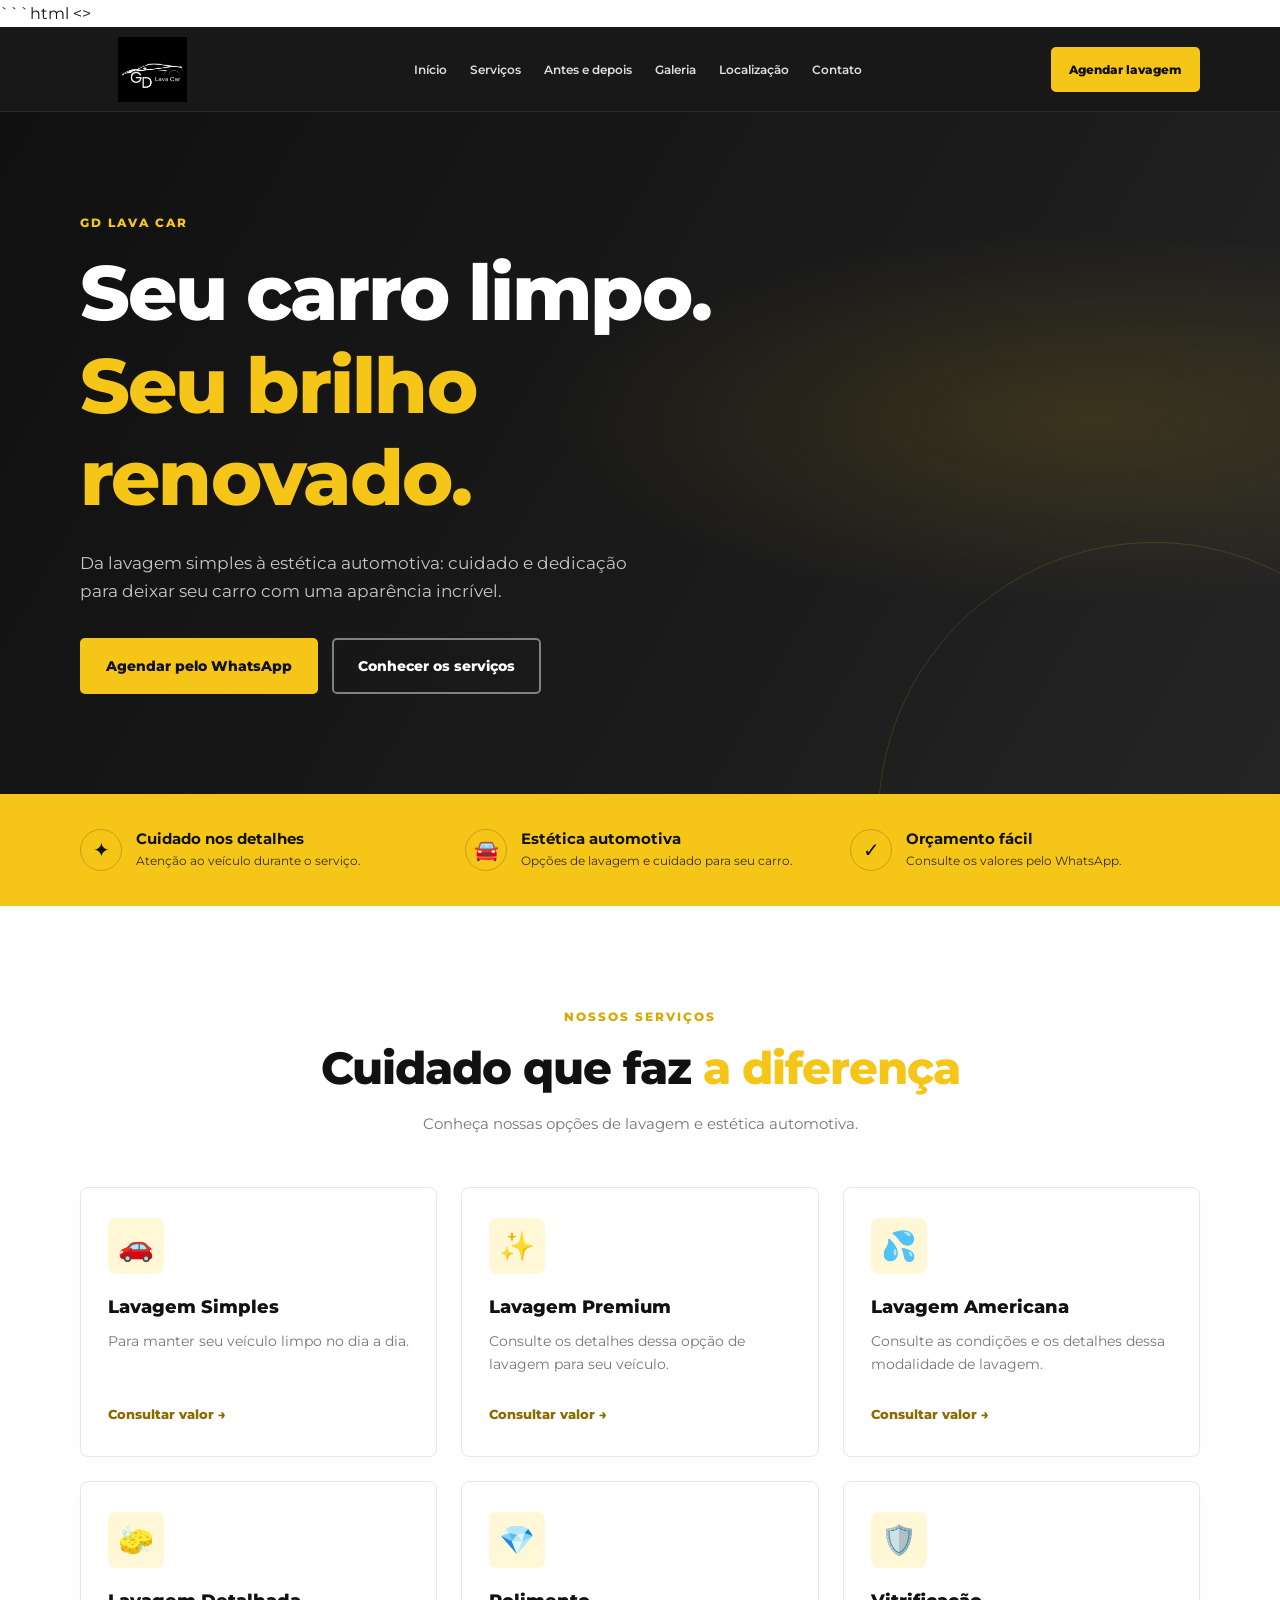
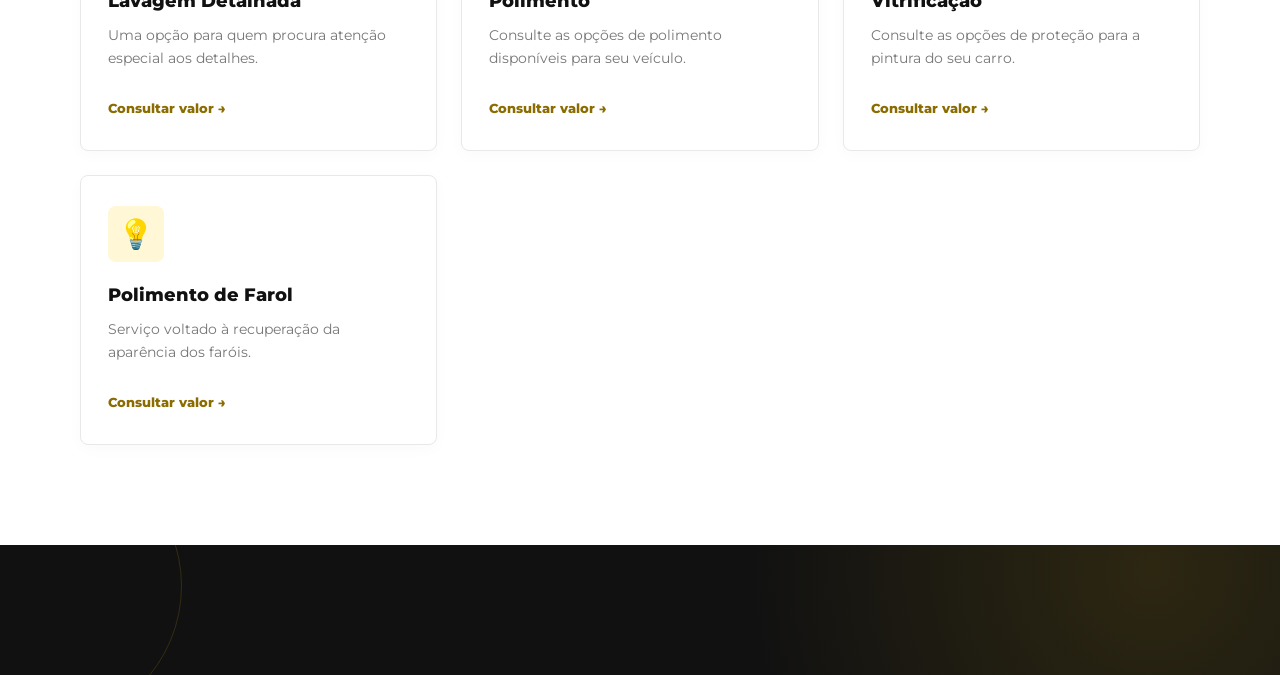
==== index.html @ 784893ed "Adiciona arquivos HTML, CSS e JavaScript para o site GD Lava Car" ====
```html
<!DOCTYPE html>
<html lang="pt-BR">

<head>
    <!-- Configurações básicas da página -->
    <meta charset="UTF-8">
    <meta name="viewport" content="width=device-width, initial-scale=1.0">

    <!-- Descrição exibida em mecanismos de busca -->
    <meta name="description"
        content="GD Lava Car: lavagem automotiva, polimento, vitrificação e muito mais. Consulte nossos serviços pelo WhatsApp.">

    <meta name="theme-color" content="#111111">

    <!-- Título que aparece na aba do navegador -->
    <title>GD Lava Car | Lavagem e Estética Automotiva</title>

    <!-- Conexão com o arquivo CSS -->
    <link rel="stylesheet" href="style.css">

    <!-- Fonte utilizada no site -->
    <link rel="preconnect" href="https://fonts.googleapis.com">
    <link rel="preconnect" href="https://fonts.gstatic.com" crossorigin>

    <link href="https://fonts.googleapis.com/css2?family=Montserrat:wght@400;500;600;700;800&display=swap"
        rel="stylesheet">
        <>
<script src="script.js"></script>

<body>

    <!-- ==========================================
         CABEÇALHO: LOGO, MENU E BOTÃO DE AGENDAMENTO
    =========================================== -->
    <header class="cabecalho">

        <div class="container navegacao">

            <!-- Logo do estabelecimento -->
            <a href="#inicio" class="logo">
                <img src="logo gd.jpeg" alt="Logo GD Lava Car">
            </a>

            <!-- Menu de navegação entre as seções -->
            <nav class="menu" id="menu">
                <a href="#inicio">Início</a>
                <a href="#servicos">Serviços</a>
                <a href="#antes-depois">Antes e depois</a>
                <a href="#trabalhos">Galeria</a>
                <a href="#localizacao">Localização</a>
                <a href="#contato">Contato</a>
            </nav>

            <!-- Atalho para conversar pelo WhatsApp -->
            <a href="https://wa.me/43999065643" class="botao botao-menu" target="_blank" rel="noopener noreferrer">
                Agendar lavagem
            </a>

            <!-- Botão do menu para telas pequenas.
                 O JavaScript será responsável por abrir e fechar o menu. -->
            <button class="menu-mobile" id="menu-mobile" aria-label="Abrir menu" aria-expanded="false"
                aria-controls="menu">
                ☰
            </button>

        </div>
    </header>


    <!-- CONTEÚDO PRINCIPAL DO SITE -->
    <main>

        <!-- ==========================================
             1. DESTAQUE PRINCIPAL
             Primeira seção que o visitante visualiza
        =========================================== -->
        <section class="hero" id="inicio">

            <div class="container hero-conteudo">

                <span class="subtitulo">GD LAVA CAR</span>

                <h1>
                    Seu carro limpo.<br>
                    <span>Seu brilho renovado.</span>
                </h1>

                <p>
                    Da lavagem simples à estética automotiva:
                    cuidado e dedicação para deixar seu carro
                    com uma aparência incrível.
                </p>

                <!-- Botões principais da primeira seção -->
                <div class="hero-botoes">

                    <a href="https://wa.me/43999065643" class="botao" target="_blank" rel="noopener noreferrer">
                        Agendar pelo WhatsApp
                    </a>

                    <a href="#servicos" class="botao botao-secundario">
                        Conhecer os serviços
                    </a>

                </div>

            </div>

        </section>


        <!-- ==========================================
             2. DIFERENCIAIS
             Pequenos destaques do estabelecimento
        =========================================== -->
        <section class="diferenciais">

            <div class="container diferenciais-grid">

                <article class="diferencial">
                    <span class="icone" aria-hidden="true">✦</span>
                    <h3>Cuidado nos detalhes</h3>
                    <p>Atenção ao veículo durante o serviço.</p>
                </article>

                <article class="diferencial">
                    <span class="icone" aria-hidden="true">🚘</span>
                    <h3>Estética automotiva</h3>
                    <p>Opções de lavagem e cuidado para seu carro.</p>
                </article>

                <article class="diferencial">
                    <span class="icone" aria-hidden="true">✓</span>
                    <h3>Orçamento fácil</h3>
                    <p>Consulte os valores pelo WhatsApp.</p>
                </article>

            </div>

        </section>


        <!-- ==========================================
             3. SERVIÇOS
             Apresenta os sete serviços oferecidos
        =========================================== -->
        <section class="secao servicos" id="servicos">

            <div class="container">

                <div class="titulo-secao">
                    <span class="subtitulo">NOSSOS SERVIÇOS</span>

                    <h2>
                        Cuidado que faz <span>a diferença</span>
                    </h2>

                    <p>
                        Conheça nossas opções de lavagem
                        e estética automotiva.
                    </p>
                </div>

                <!-- Grade que organiza os cards de serviços -->
                <div class="servicos-grid">

                    <!-- Serviço 1: lavagem simples -->
                    <article class="card-servico">

                        <div class="servico-icone" aria-hidden="true">🚗</div>

                        <h3>Lavagem Simples</h3>

                        <p>
                            Para manter seu veículo limpo
                            no dia a dia.
                        </p>

                        <a href="https://wa.me/43999065643?text=Ol%C3%A1%21%20Quero%20consultar%20o%20valor%20da%20lavagem%20simples."
                            target="_blank" rel="noopener noreferrer">
                            Consultar valor →
                        </a>

                    </article>


                    <!-- Serviço 2: lavagem premium -->
                    <article class="card-servico">

                        <div class="servico-icone" aria-hidden="true">✨</div>

                        <h3>Lavagem Premium</h3>

                        <p>
                            Consulte os detalhes dessa opção
                            de lavagem para seu veículo.
                        </p>

                        <a href="https://wa.me/43999065643?text=Ol%C3%A1%21%20Quero%20consultar%20o%20valor%20da%20lavagem%20premium."
                            target="_blank" rel="noopener noreferrer">
                            Consultar valor →
                        </a>

                    </article>


                    <!-- Serviço 3: lavagem americana -->
                    <article class="card-servico">

                        <div class="servico-icone" aria-hidden="true">💦</div>

                        <h3>Lavagem Americana</h3>

                        <p>
                            Consulte as condições e os detalhes
                            dessa modalidade de lavagem.
                        </p>

                        <a href="https://wa.me/43999065643?text=Ol%C3%A1%21%20Quero%20consultar%20o%20valor%20da%20lavagem%20americana."
                            target="_blank" rel="noopener noreferrer">
                            Consultar valor →
                        </a>

                    </article>


                    <!-- Serviço 4: lavagem detalhada -->
                    <article class="card-servico">

                        <div class="servico-icone" aria-hidden="true">🧽</div>

                        <h3>Lavagem Detalhada</h3>

                        <p>
                            Uma opção para quem procura
                            atenção especial aos detalhes.
                        </p>

                        <a href="https://wa.me/43999065643?text=Ol%C3%A1%21%20Quero%20consultar%20o%20valor%20da%20lavagem%20detalhada."
                            target="_blank" rel="noopener noreferrer">
                            Consultar valor →
                        </a>

                    </article>


                    <!-- Serviço 5: polimento automotivo -->
                    <article class="card-servico">

                        <div class="servico-icone" aria-hidden="true">💎</div>

                        <h3>Polimento</h3>

                        <p>
                            Consulte as opções de polimento
                            disponíveis para seu veículo.
                        </p>

                        <a href="https://wa.me/43999065643?text=Ol%C3%A1%21%20Quero%20consultar%20o%20valor%20do%20polimento%20automotivo."
                            target="_blank" rel="noopener noreferrer">
                            Consultar valor →
                        </a>

                    </article>


                    <!-- Serviço 6: vitrificação -->
                    <article class="card-servico">

                        <div class="servico-icone" aria-hidden="true">🛡️</div>

                        <h3>Vitrificação</h3>

                        <p>
                            Consulte as opções de proteção
                            para a pintura do seu carro.
                        </p>

                        <a href="https://wa.me/43999065643?text=Ol%C3%A1%21%20Quero%20consultar%20o%20valor%20da%20vitrifica%C3%A7%C3%A3o."
                            target="_blank" rel="noopener noreferrer">
                            Consultar valor →
                        </a>

                    </article>


                    <!-- Serviço 7: polimento de farol -->
                    <article class="card-servico">

                        <div class="servico-icone" aria-hidden="true">💡</div>

                        <h3>Polimento de Farol</h3>

                        <p>
                            Serviço voltado à recuperação
                            da aparência dos faróis.
                        </p>

                        <a href="https://wa.me/43999065643?text=Ol%C3%A1%21%20Quero%20consultar%20o%20valor%20do%20polimento%20de%20farol."
                            target="_blank" rel="noopener noreferrer">
                            Consultar valor →
                        </a>

                    </article>

                </div>

            </div>

        </section>


        <!-- ==========================================
             4. PROMOÇÃO PARA MOTORISTAS DE UBER
             Valor divulgado no anúncio enviado
        =========================================== -->
        <section class="promocao">

            <div class="container promocao-conte
---- style.css ----
/* ==========================================
   1. CONFIGURAÇÕES GERAIS
========================================== */

:root {
    --preto: #111111;
    --preto-claro: #1b1b1b;
    --cinza-escuro: #242424;
    --cinza: #777777;
    --cinza-claro: #f5f5f5;
    --branco: #ffffff;
    --dourado: #f5c518;
    --dourado-escuro: #d6a900;
    --borda: #e8e8e8;
    --sombra: 0 10px 30px rgba(0, 0, 0, 0.08);
}

* {
    margin: 0;
    padding: 0;
    box-sizing: border-box;
}

html {
    scroll-behavior: smooth;
    scroll-padding-top: 90px;
}

body {
    font-family: 'Montserrat', sans-serif;
    color: var(--preto);
    background: var(--branco);
    line-height: 1.7;
    overflow-x: hidden;
}

img {
    display: block;
    max-width: 100%;
}

a {
    color: inherit;
    text-decoration: none;
}

button,
a {
    -webkit-tap-highlight-color: transparent;
}

button {
    font: inherit;
}

.container {
    width: min(1120px, 90%);
    margin: 0 auto;
}

.secao {
    padding: 100px 0;
}

.subtitulo {
    display: inline-block;
    margin-bottom: 14px;
    color: var(--dourado-escuro);
    font-size: 0.78rem;
    font-weight: 800;
    letter-spacing: 2px;
    text-transform: uppercase;
}

h1,
h2,
h3 {
    line-height: 1.2;
}

h2 {
    font-size: clamp(2rem, 4vw, 2.8rem);
    font-weight: 800;
    letter-spacing: -1px;
}

h2 span,
h1 span {
    color: var(--dourado);
}

p {
    color: var(--cinza);
}

::selection {
    color: var(--preto);
    background: var(--dourado);
}


/* ==========================================
   2. BOTÕES
========================================== */

.botao {
    display: inline-flex;
    align-items: center;
    justify-content: center;
    gap: 8px;
    min-height: 50px;
    padding: 14px 24px;
    border: 2px solid var(--dourado);
    border-radius: 5px;
    background: var(--dourado);
    color: var(--preto);
    font-size: 0.9rem;
    font-weight: 800;
    text-align: center;
    cursor: pointer;
    transition:
        background 0.25s ease,
        color 0.25s ease,
        border-color 0.25s ease,
        transform 0.25s ease;
}

.botao:hover {
    background: var(--dourado-escuro);
    border-color: var(--dourado-escuro);
    transform: translateY(-3px);
}

.botao-secundario {
    background: transparent;
    color: var(--branco);
    border-color: rgba(255, 255, 255, 0.45);
}

.botao-secundario:hover {
    background: var(--branco);
    border-color: var(--branco);
    color: var(--preto);
}

.botao-claro {
    background: var(--branco);
    border-color: var(--branco);
    color: var(--preto);
}

.botao-claro:hover {
    background: var(--dourado);
    border-color: var(--dourado);
}


/* ==========================================
   3. CABEÇALHO E NAVEGAÇÃO
========================================== */

.cabecalho {
    position: sticky;
    top: 0;
    z-index: 1000;
    background: rgba(17, 17, 17, 0.97);
    border-bottom: 1px solid rgba(255, 255, 255, 0.08);
    backdrop-filter: blur(12px);
}

.navegacao {
    min-height: 84px;
    display: flex;
    align-items: center;
    justify-content: space-between;
    gap: 25px;
}

.logo {
    display: flex;
    align-items: center;
    flex-shrink: 0;
}

.logo img {
    width: 145px;
    max-height: 65px;
    object-fit: contain;
}

.menu {
    display: flex;
    align-items: center;
    justify-content: center;
    gap: 23px;
}

.menu a {
    color: #dddddd;
    font-size: 0.78rem;
    font-weight: 600;
    transition: color 0.2s ease;
}

.menu a:hover {
    color: var(--dourado);
}

.botao-menu {
    min-height: 43px;
    padding: 10px 16px;
    white-space: nowrap;
    font-size: 0.78rem;
}

.menu-mobile {
    display: none;
    align-items: center;
    justify-content: center;
    width: 44px;
    height: 44px;
    border: 1px solid #444444;
    border-radius: 5px;
    background: transparent;
    color: var(--branco);
    font-size: 1.6rem;
    cursor: pointer;
}


/* ==========================================
   4. DESTAQUE PRINCIPAL — HERO
========================================== */

.hero {
    position: relative;
    display: flex;
    align-items: center;
    min-height: 630px;
    padding: 100px 0;
    overflow: hidden;
    background:
        radial-gradient(
            ellipse at 85% 45%,
            rgba(245, 197, 24, 0.13),
            transparent 35%
        ),
        linear-gradient(120deg, #101010 0%, #1b1b1b 60%, #252525 100%);
}

.hero::after {
    content: "";
    position: absolute;
    right: -150px;
    bottom: -300px;
    width: 550px;
    height: 550px;
    border: 1px solid rgba(245, 197, 24, 0.15);
    border-radius: 50%;
    pointer-events: none;
}

.hero-conteudo {
    position: relative;
    z-index: 1;
    max-width: 1120px;
}

.hero .subtitulo {
    color: var(--dourado);
}

.hero h1 {
    max-width: 800px;
    margin-bottom: 25px;
    color: var(--branco);
    font-size: clamp(2.7rem, 6vw, 4.8rem);
    font-weight: 800;
    letter-spacing: -2px;
}

.hero p {
    max-width: 580px;
    margin-bottom: 32px;
    color: #c7c7c7;
    font-size: 1.05rem;
}

.hero-botoes {
    display: flex;
    align-items: center;
    flex-wrap: wrap;
    gap: 14px;
}


/* ==========================================
   5. DIFERENCIAIS
========================================== */

.diferenciais {
    position: relative;
    z-index: 2;
    padding: 35px 0;
    background: var(--dourado);
}

.diferenciais-grid {
    display: grid;
    grid-template-columns: repeat(3, 1fr);
    gap: 35px;
}

.diferencial {
    display: grid;
    grid-template-columns: 42px 1fr;
    column-gap: 14px;
    align-items: center;
}

.icone {
    grid-row: span 2;
    display: flex;
    align-items: center;
    justify-content: center;
    width: 42px;
    height: 42px;
    border: 1px solid rgba(17, 17, 17, 0.2);
    border-radius: 50%;
    font-size: 1.25rem;
}

.diferencial h3 {
    margin-bottom: 4px;
    color: var(--preto);
    font-size: 0.95rem;
}

.diferencial p {
    color: #37300f;
    font-size: 0.78rem;
    line-height: 1.5;
}


/* ==========================================
   6. TÍTULOS DAS SEÇÕES
========================================== */

.titulo-secao {
    max-width: 720px;
    margin: 0 auto 50px;
    text-align: center;
}

.titulo-secao h2 {
    margin-bottom: 16px;
}

.titulo-secao p {
    max-width: 580px;
    margin: 0 auto;
    font-size: 0.95rem;
}


/* ==========================================
   7. SERVIÇOS
========================================== */

.servicos {
    background: var(--branco);
}

.servicos-grid {
    display: grid;
    grid-template-columns: repeat(3, minmax(0, 1fr));
    gap: 24px;
}

.card-servico {
    display: flex;
    flex-direction: column;
    align-items: flex-start;
    min-height: 270px;
    padding: 30px 27px;
    border: 1px solid var(--borda);
    border-radius: 8px;
    background: var(--branco);
    box-shadow: 0 4px 16px rgba(0, 0, 0, 0.025);
    transition:
        transform 0.25s ease,
        box-shadow 0.25s ease,
        border-color 0.25s ease;
}

.card-servico:hover {
    transform: translateY(-7px);
    border-color: var(--dourado);
    box-shadow: var(--sombra);
}

.servico-icone {
    display: flex;
    align-items: center;
    justify-content: center;
    width: 56px;
    height: 56px;
    margin-bottom: 22px;
    border-radius: 8px;
    background: #fff7d6;
    font-size: 1.8rem;
}

.card-servico h3 {
    margin-bottom: 12px;
    font-size: 1.12rem;
    font-weight: 800;
}

.card-servico p {
    margin-bottom: 20px;
    font-size: 0.86rem;
    line-height: 1.7;
}

.card-servico a {
    margin-top: auto;
    color: #8b6c00;
    font-size: 0.84rem;
    font-weight: 800;
    transition: color 0.2s ease;
}

.card-servico a:hover {
    color: var(--preto);
}


/* ==========================================
   8. PROMOÇÃO PARA MOTORISTAS DE UBER
========================================== */

.promocao {
    position: relative;
    padding: 65px 0;
    overflow: hidden;
    background:
        radial-gradient(
            circle at 90% 20%,
            rgba(245, 197, 24, 0.12),
            transparent 35%
        ),
        var(--preto);
}

.promocao::before {
    content: "";
    position: absolute;
    top: -100px;
    left: -100px;
    width: 280px;
    height: 280px;
    border: 1px solid rgba(245, 197, 24, 0.15);
    border-radius: 50%;
    pointer-events: none;
}

.promocao-conteudo {
    position: relative;
    z-index: 1;
    display: grid;
    grid-template-columns: 1.3fr 0.8fr auto;
    align-items: center;
    gap: 35px;
}

.promocao-texto .subtitulo {
    color: var(--dourado);
}

.promocao-texto h2 {
    margin-bottom: 15px;
    color: var(--branco);
    font-size: clamp(1.8rem, 3vw, 2.5rem);
}

.promocao-texto p {
    max-width: 400px;
    color: #cccccc;
    font-size: 0.92rem;
}

.promocao-preco {
    padding: 24px;
    border: 1px solid rgba(245, 197, 24, 0.45);
    border-radius: 8px;
    background: rgba(255, 255, 255, 0.04);
    text-align: center;
}

.promocao-preco > span {
    display: block;
    margin-bottom: 8px;
    color: var(--dourado);
    font-size: 0.72rem;
    font-weight: 800;
    letter-spacing: 1px;
    text-transform: uppercase;
}

.promocao-preco strong {
    display: block;
    color: var(--dourado);
    font-size: clamp(2rem, 4vw, 3rem);
    font-weight: 800;
    line-height: 1.2;
}

.promocao-preco small {
    display: block;
    margin-top: 10px;
    color: #cccccc;
    font-size: 0.72rem;
}

.promocao .botao-claro {
    width: 100%;
    min-width: 190px;
    padding: 14px 18px;
    font-size: 0.82rem;
}


/* ==========================================
   9. ANTES E DEPOIS
========================================== */

.antes-depois {
    background: var(--cinza-claro);
}

.comparacoes-grid {
    display: grid;
    grid-template-columns: repeat(3, minmax(0, 1fr));
    gap: 25px;
}

.card-comparacao {
    overflow: hidden;
    border: 1px solid #e6e6e6;
    border-radius: 8px;
    background: var(--branco);
    box-shadow: 0 5px 20px rgba(0, 0, 0, 0.04);
}

.comparacao-imagens {
    display: grid;
    grid-template-columns: 1fr 1fr;
    gap: 3px;
    background: var(--preto);
}

.comparacao-imagens figure {
    position: relative;
    min-width: 0;
    overflow: hidden;
    aspect-ratio: 4 / 3;
}

.comparacao-imagens img {
    width: 100%;
    height: 100%;
    object-fit: cover;
    transition: transform 0.35s ease;
}

.card-comparacao:hover .comparacao-imagens img {
    transform: scale(1.04);
}

.comparacao-imagens figcaption {
    position: absolute;
    left: 9px;
    bottom: 9px;
    padding: 5px 10px;
    border-radius: 3px;
    background: var(--preto);
    color: var(--branco);
    font-size: 0.7rem;
    font-weight: 800;
    text-transform: uppercase;
}

.comparacao-imagens figure:last-child figcaption {
    background: var(--dourado);
    color: var(--preto);
}

.comparacao-descricao {
    padding: 22px;
}

.comparacao-descricao h3 {
    margin-bottom: 8px;
    font-size: 1rem;
}

.comparacao-descricao p {
    font-size: 0.82rem;
}


/* ==========================================
   10. GALERIA DE TRABALHOS
========================================== */

.trabalhos {
    background: var(--branco);
}

.galeria {
    display: grid;
    grid-template-columns: repeat(3, minmax(0, 1fr));
    gap: 18px;
}

.foto-trabalho {
    position: relative;
    overflow: hidden;
    aspect-ratio: 4 / 3;
    border-radius: 7px;
    background: #eeeeee;
}

.foto-trabalho::after {
    content: "";
    position: absolute;
    inset: 0;
    background: linear-gradient(
        to top,
        rgba(0, 0, 0, 0.25),
        transparent 45%
    );
    opacity: 0;
    transition: opacity 0.3s ease;
}

.foto-trabalho img {
    width: 100%;
    height: 100%;
    object-fit: cover;
    transition: transform 0.45s ease;
}

.foto-trabalho:hover img {
    transform: scale(1.07);
}

.foto-trabalho:hover::after {
    opacity: 1;
}

.galeria-botao {
    display: flex;
    justify-content: center;
    margin-top: 40px;
}

.galeria .foto-trabalho img:not([src]) {
    display: none;
}


/* ==========================================
   11. LOCALIZAÇÃO E FACHADA
========================================== */

.localizacao {
    background: var(--cinza-claro);
    text-align: center;
}

.fachada {
    max-width: 900px;
    margin: 0 auto 30px;
    overflow: hidden;
    border: 5px solid var(--branco);
    border-radius: 9px;
    background: #e8e8e8;
    box-shadow: var(--sombra);
}

.fachada img {
    width: 100%;
    max-height: 520px;
    object-fit: cover;
}

.aviso-localizacao {
    margin-top: 15px;
    font-size: 0.78rem;
}


/* ==========================================
   12. CHAMADA PARA CONTATO
========================================== */

.chamada-contato {
    padding: 85px 0;
    background:
        radial-gradient(
            ellipse at center top,
            rgba(245, 197, 24, 0.12),
            transparent 55%
        ),
        var(--preto-claro);
    text-align: center;
}

.chamada-contato .subtitulo {
    color: var(--dourado);
}

.chamada-contato h2 {
    max-width: 750px;
    margin: 0 auto 20px;
    color: var(--branco);
}

.chamada-contato p {
    max-width: 600px;
    margin: 0 auto 30px;
    color: #cccccc;
    font-size: 0.95rem;
}


/* ==========================================
   13. RODAPÉ
========================================== */

.rodape {
    padding: 45px 0 25px;
    background: #090909;
    color: var(--branco);
}

.rodape-conteudo {
    display: flex;
    flex-direction: column;
    align-items: center;
    gap: 15px;
    text-align: center;
}

.logo-rodape {
    color: var(--dourado);
    font-size: 1.6rem;
    font-weight: 800;
}

.logo-rodape span {
    color: var(--branco);
}

.rodape-conteudo > p {
    color: #aaaaaa;
    font-size: 0.85rem;
}

.redes-sociais {
    display: flex;
    align-items: center;
    justify-content: center;
    gap: 24px;
    margin: 5px 0 15px;
}

.redes-sociais a {
    color: #dddddd;
    font-size: 0.88rem;
    font-weight: 600;
    transition: color 0.2s ease;
}

.redes-sociais a:hover {
    color: var(--dourado);
}

.rodape-conteudo .copyright {
    width: 100%;
    padding-top: 20px;
    border-top: 1px solid #292929;
    color: #777777;
    font-size: 0.75rem;
}


/* ==========================================
   14. RESPONSIVIDADE — TABLETS
========================================== */

@media (max-width: 1000px) {
    .navegacao {
        gap: 15px;
    }

    .menu {
        gap: 13px;
    }

    .menu a {
        font-size: 0.72rem;
    }

    .logo img {
        width: 115px;
    }

    .botao-menu {
        padding: 9px 12px;
        font-size: 0.72rem;
    }

    .promocao-conteudo {
        grid-template-columns: 1fr 0.8fr;
        gap: 25px;
    }

    .promocao .botao-claro {
        grid-column: 1 / -1;
        justify-self: center;
        width: fit-content;
    }
}

@media (max-width: 800px) {
    .secao {
        padding: 75px 0;
    }

    .navegacao {
        min-height: 76px;
    }

    .menu {
        gap: 9px;
    }

    .menu a {
        font-size: 0.67rem;
    }

    .botao-menu {
        display: none;
    }

    .diferenciais-grid {
        gap: 20px;
    }

    .diferencial {
        grid-template-columns: 1fr;
        justify-items: center;
        gap: 8px;
        text-align: center;
    }

    .icone {
        grid-row: auto;
    }

    .servicos-grid,
    .comparacoes-grid {
        grid-template-columns: repeat(2, minmax(0, 1fr));
    }

    .promocao-conteudo {
        grid-template-columns: 1fr 1fr;
    }

    .galeria {
        grid-template-columns: repeat(2, minmax(0, 1fr));
    }
}


/* ==========================================
   15. RESPONSIVIDADE — CELULARES
========================================== */

@media (max-width: 600px) {
    .container {
        width: 90%;
    }

    .secao {
        padding: 65px 0;
    }

    .navegacao {
        position: relative;
        min-height: 72px;
        flex-wrap: wrap;
    }

    .logo img {
        width: 120px;
        max-height: 55px;
    }

    .menu-mobile {
        display: flex;
        margin-left: auto;
    }

    /*
       O menu fica escondido no celular.
       Quando o JavaScript adicionar a classe "ativo",
       os links serão exibidos.
    */
    .menu {
        position: absolute;
        top: 100%;
        left: -5.56%;
        right: -5.56%;
        display: none;
        flex-direction: column;
        align-items: stretch;
        gap: 0;
        padding: 10px 5% 18px;
        border-top: 1px solid #303030;
        background: var(--preto);
        box-shadow: 0 12px 20px rgba(0, 0, 0, 0.2);
    }

    .menu.ativo {
        display: flex;
    }

    .menu a {
        padding: 13px 5px;
        border-bottom: 1px solid #292929;
        font-size: 0.88rem;
    }

    .menu a:last-child {
        border-bottom: none;
    }

    .hero {
        min-height: 540px;
        padding: 85px 0;
    }

    .hero h1 {
        font-size: clamp(2.45rem, 11vw, 3.5rem);
        letter-spacing: -1.5px;
    }

    .hero p {
        font-size: 0.95rem;
    }

    .hero-botoes {
        align-items: stretch;
        flex-direction: column;
    }

    .hero-botoes .botao {
        width: 100%;
    }

    .diferenciais {
        padding: 30px 0;
    }

    .diferenciais-grid {
        grid-template-columns: 1fr;
        gap: 25px;
    }

    .diferencial {
        grid-template-columns: 42px 1fr;
        justify-items: initial;
        column-gap: 14px;
        text-align: left;
    }

    .icone {
        grid-row: span 2;
    }

    .titulo-secao {
        margin-bottom: 35px;
    }

    .titulo-secao h2 {
        font-size: 2rem;
    }

    .servicos-grid,
    .comparacoes-grid,
    .galeria {
        grid-template-columns: 1fr;
    }

    .card-servico {
        min-height: auto;
        padding: 25px;
    }

    .promocao {
        padding: 60px 0;
    }

    .promocao-conteudo {
        grid-template-columns: 1fr;
        gap: 25px;
        text-align: center;
    }

    .promocao-texto p {
        margin: 0 auto;
    }

    .promocao-preco {
        max-width: 320px;
        width: 100%;
        margin: 0 auto;
    }

    .promocao .botao-claro {
        grid-column: auto;
        width: 100%;
    }

    .comparacoes-grid {
        gap: 22px;
    }

    .galeria {
        gap: 15px;
    }

    .foto-trabalho {
        aspect-ratio: 5 / 3;
    }

    .fachada img {
        min-height: 220px;
    }

    .chamada-contato {
        padding: 70px 0;
    }

    .chamada-contato h2 {
        font-size: 2rem;
    }

    .rodape {
        padding-top: 38px;
    }
}


/* ==========================================
   16. ACESSIBILIDADE E MOVIMENTO
========================================== */

a:focus-visible,
button:focus-visible {
    outline: 3px solid var(--dourado);
    outline-offset: 4px;
}

@media (prefers-reduced-motion: reduce) {
    *,
    *::before,
    *::after {
        scroll-behavior: auto !important;
        transition-duration: 0.01ms !important;
        animation-duration: 0.01ms !important;
    }
}
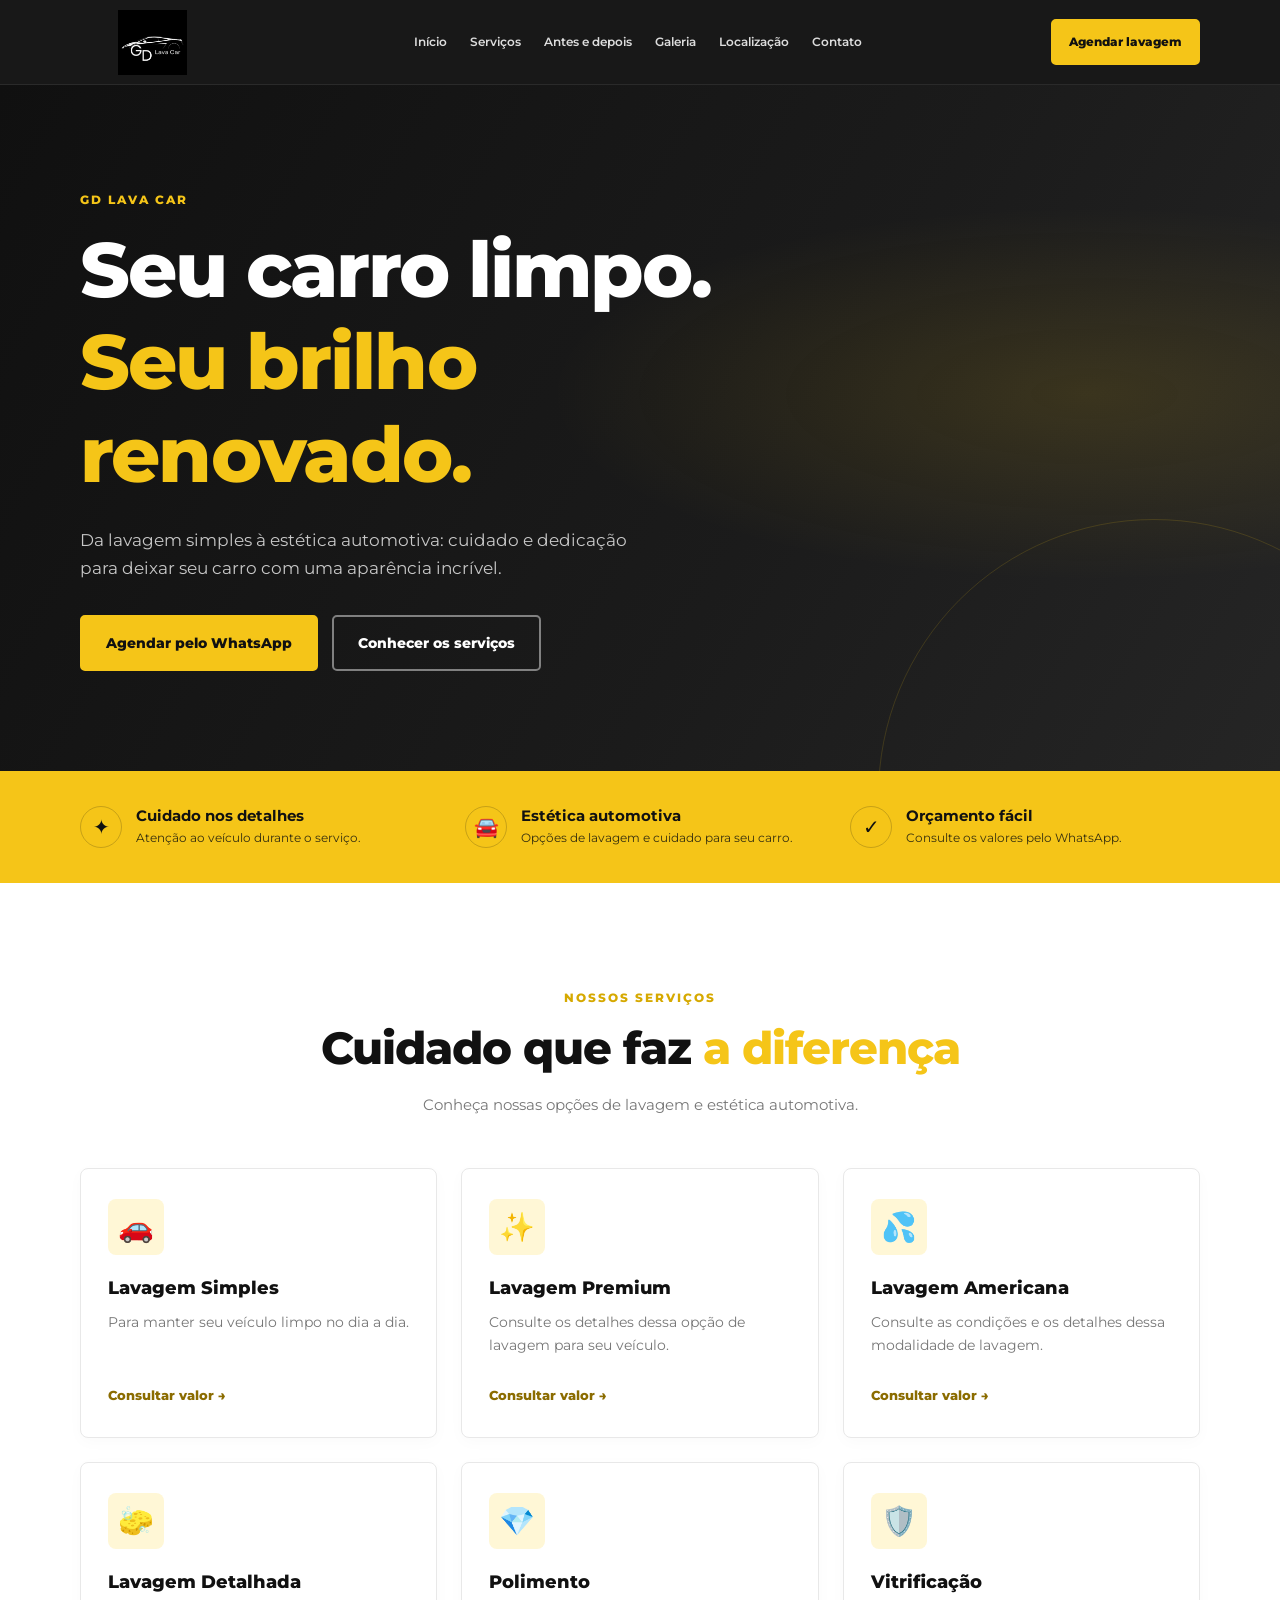
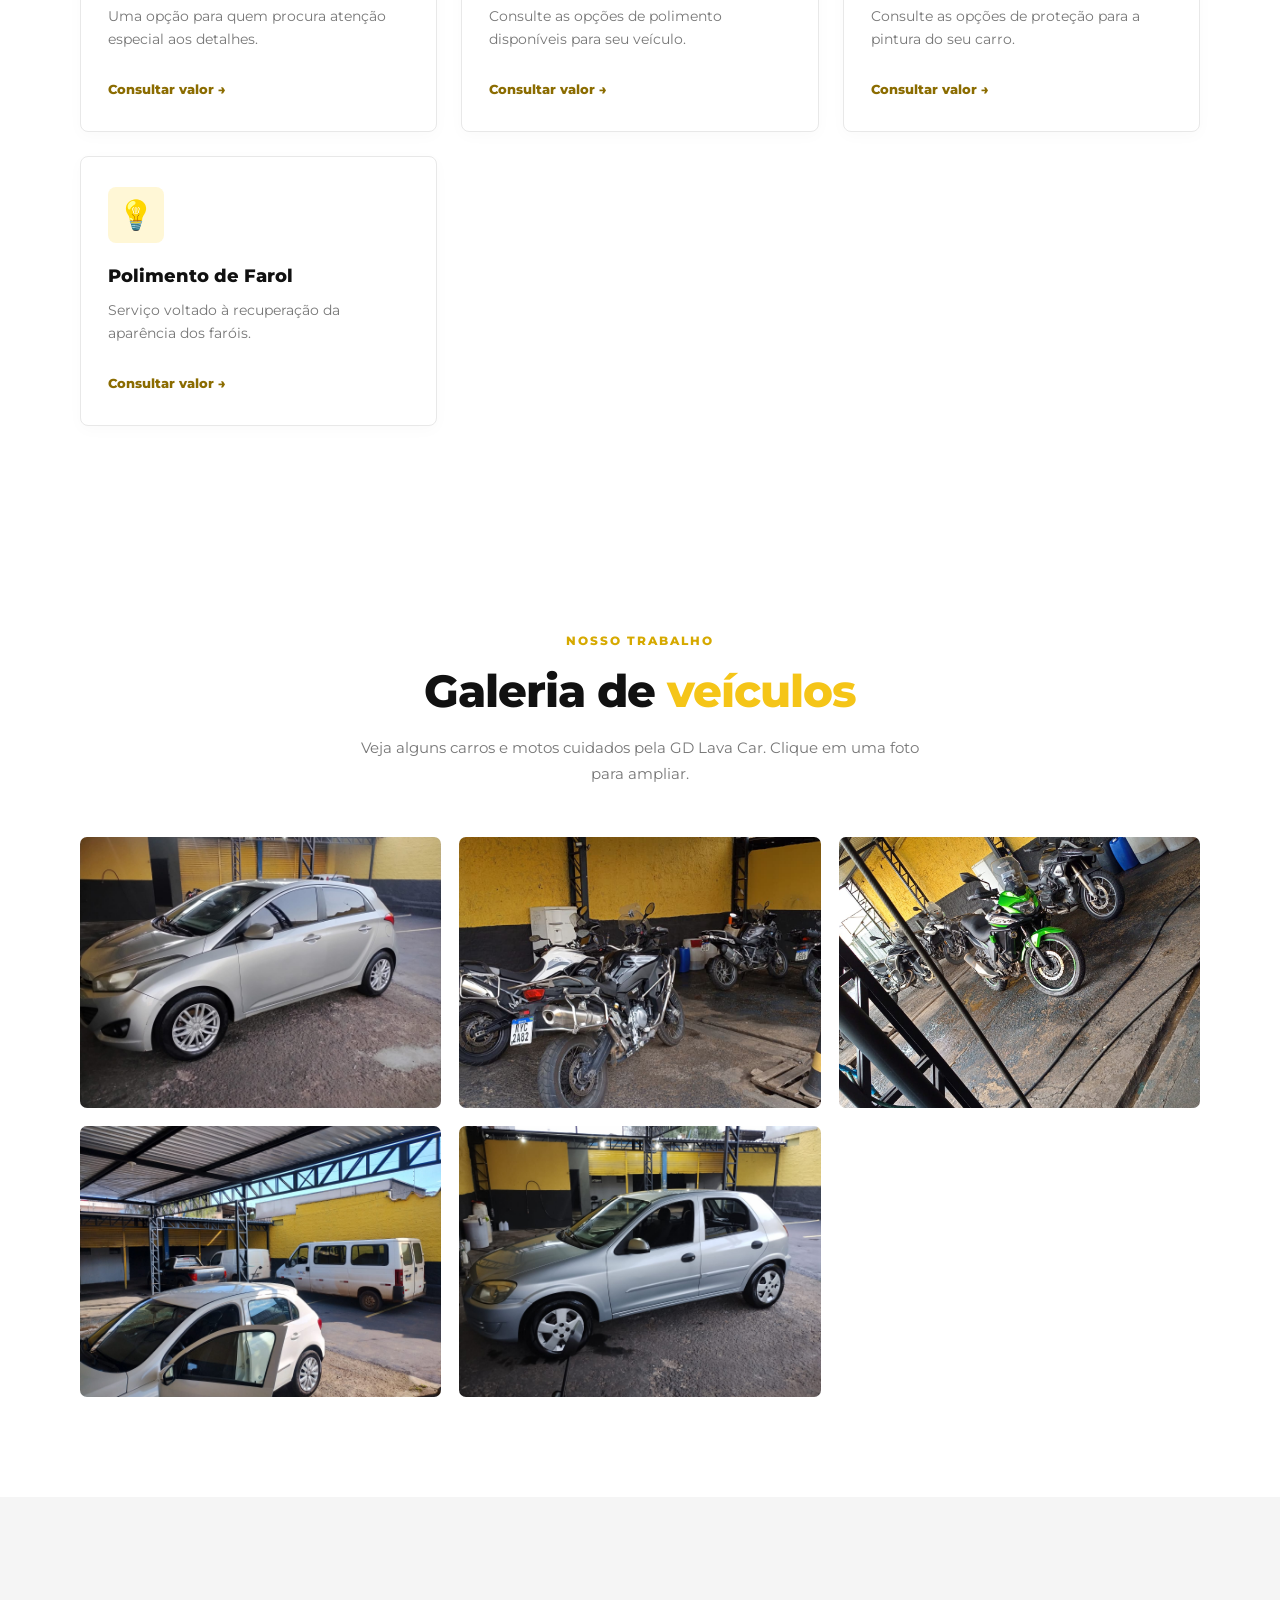
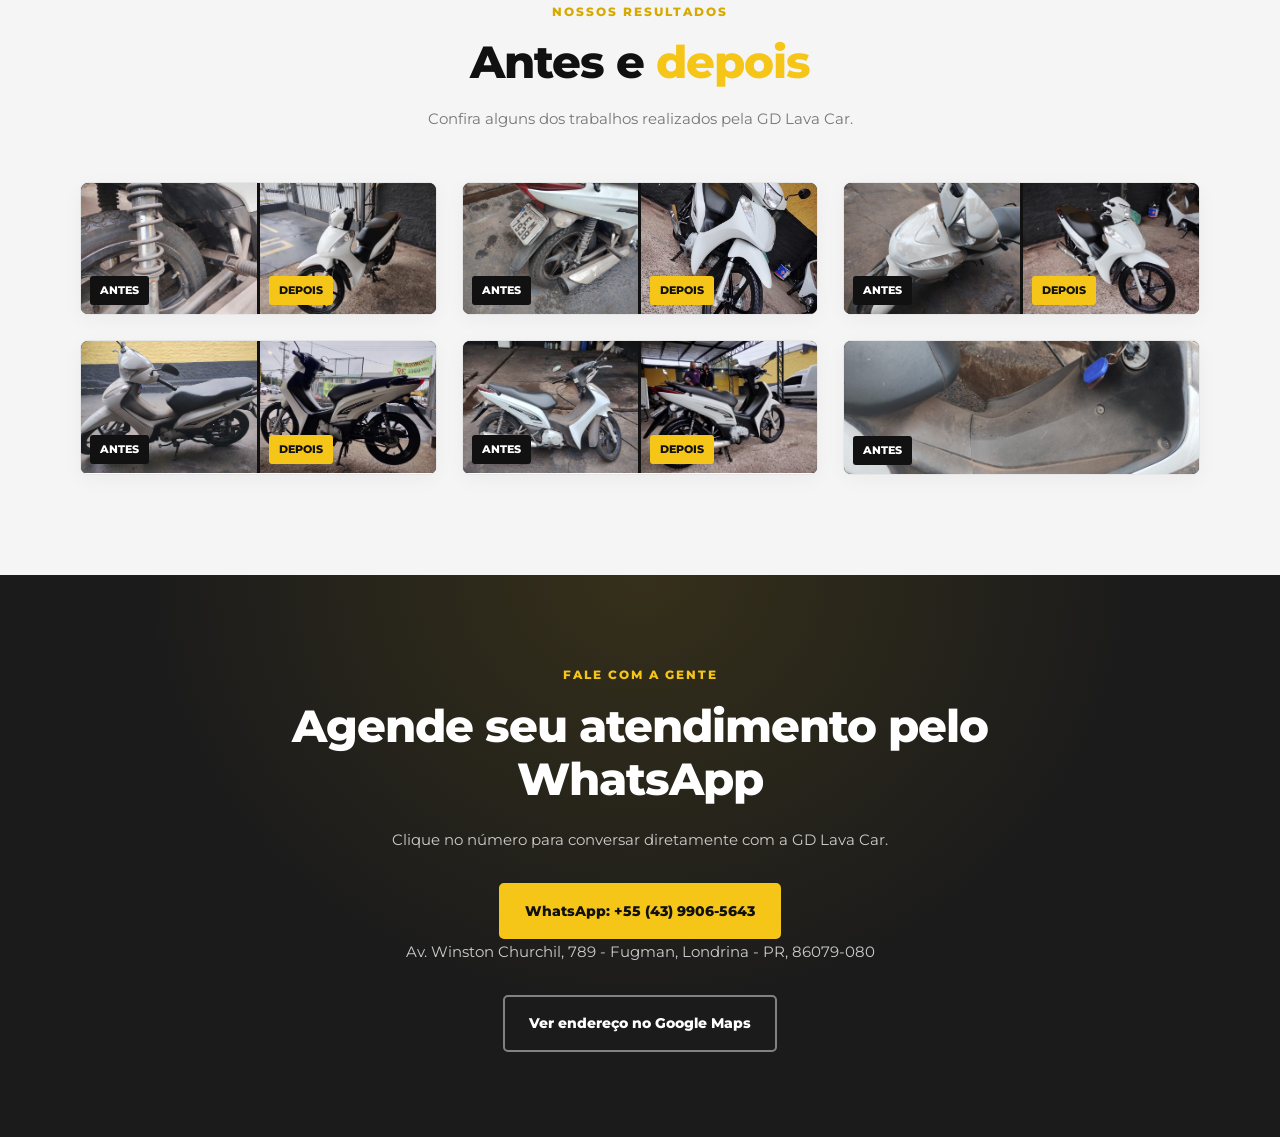
==== commit f3cd2f1c: "Add gallery, WhatsApp contact and location Co-authored-by: Copilot <223556219+Copilot@users.noreply." ====
--- a/index.html
+++ b/index.html
@@ -1,4 +1,5 @@
-```html
+
+
 <!DOCTYPE html>
 <html lang="pt-BR">
 
@@ -25,8 +26,8 @@
 
     <link href="https://fonts.googleapis.com/css2?family=Montserrat:wght@400;500;600;700;800&display=swap"
         rel="stylesheet">
-        <>
-<script src="script.js"></script>
+    <script src="script.js" defer></script>
+</head>
 
 <body>
 
@@ -53,7 +54,7 @@
             </nav>
 
             <!-- Atalho para conversar pelo WhatsApp -->
-            <a href="https://wa.me/43999065643" class="botao botao-menu" target="_blank" rel="noopener noreferrer">
+            <a href="https://wa.me/554399065643" class="botao botao-menu" target="_blank" rel="noopener noreferrer">
                 Agendar lavagem
             </a>
 
@@ -95,7 +96,7 @@
                 <!-- Botões principais da primeira seção -->
                 <div class="hero-botoes">
 
-                    <a href="https://wa.me/43999065643" class="botao" target="_blank" rel="noopener noreferrer">
+                    <a href="https://wa.me/554399065643" class="botao" target="_blank" rel="noopener noreferrer">
                         Agendar pelo WhatsApp
                     </a>
 
@@ -177,7 +178,7 @@
                             no dia a dia.
                         </p>
 
-                        <a href="https://wa.me/43999065643?text=Ol%C3%A1%21%20Quero%20consultar%20o%20valor%20da%20lavagem%20simples."
+                        <a href="https://wa.me/554399065643?text=Ol%C3%A1%21%20Quero%20consultar%20o%20valor%20da%20lavagem%20simples."
                             target="_blank" rel="noopener noreferrer">
                             Consultar valor →
                         </a>
@@ -197,7 +198,7 @@
                             de lavagem para seu veículo.
                         </p>
 
-                        <a href="https://wa.me/43999065643?text=Ol%C3%A1%21%20Quero%20consultar%20o%20valor%20da%20lavagem%20premium."
+                        <a href="https://wa.me/554399065643?text=Ol%C3%A1%21%20Quero%20consultar%20o%20valor%20da%20lavagem%20premium."
                             target="_blank" rel="noopener noreferrer">
                             Consultar valor →
                         </a>
@@ -217,7 +218,7 @@
                             dessa modalidade de lavagem.
                         </p>
 
-                        <a href="https://wa.me/43999065643?text=Ol%C3%A1%21%20Quero%20consultar%20o%20valor%20da%20lavagem%20americana."
+                        <a href="https://wa.me/554399065643?text=Ol%C3%A1%21%20Quero%20consultar%20o%20valor%20da%20lavagem%20americana."
                             target="_blank" rel="noopener noreferrer">
                             Consultar valor →
                         </a>
@@ -237,7 +238,7 @@
                             atenção especial aos detalhes.
                         </p>
 
-                        <a href="https://wa.me/43999065643?text=Ol%C3%A1%21%20Quero%20consultar%20o%20valor%20da%20lavagem%20detalhada."
+                        <a href="https://wa.me/554399065643?text=Ol%C3%A1%21%20Quero%20consultar%20o%20valor%20da%20lavagem%20detalhada."
                             target="_blank" rel="noopener noreferrer">
                             Consultar valor →
                         </a>
@@ -257,7 +258,7 @@
                             disponíveis para seu veículo.
                         </p>
 
-                        <a href="https://wa.me/43999065643?text=Ol%C3%A1%21%20Quero%20consultar%20o%20valor%20do%20polimento%20automotivo."
+                        <a href="https://wa.me/554399065643?text=Ol%C3%A1%21%20Quero%20consultar%20o%20valor%20do%20polimento%20automotivo."
                             target="_blank" rel="noopener noreferrer">
                             Consultar valor →
                         </a>
@@ -277,7 +278,7 @@
                             para a pintura do seu carro.
                         </p>
 
-                        <a href="https://wa.me/43999065643?text=Ol%C3%A1%21%20Quero%20consultar%20o%20valor%20da%20vitrifica%C3%A7%C3%A3o."
+                        <a href="https://wa.me/554399065643?text=Ol%C3%A1%21%20Quero%20consultar%20o%20valor%20da%20vitrifica%C3%A7%C3%A3o."
                             target="_blank" rel="noopener noreferrer">
                             Consultar valor →
                         </a>
@@ -297,24 +298,163 @@
                             da aparência dos faróis.
                         </p>
 
-                        <a href="https://wa.me/43999065643?text=Ol%C3%A1%21%20Quero%20consultar%20o%20valor%20do%20polimento%20de%20farol."
-                            target="_blank" rel="noopener noreferrer">
-                            Consultar valor →
-                        </a>
-
-                    </article>
-
-                </div>
-
-            </div>
-
-        </section>
-
-
-        <!-- ==========================================
-             4. PROMOÇÃO PARA MOTORISTAS DE UBER
-             Valor divulgado no anúncio enviado
-        =========================================== -->
-        <section class="promocao">
-
-            <div class="container promocao-conte+                        <a href="https://wa.me/554399065643?text=Ol%C3%A1%21%20Quero%20consultar%20o%20valor%20do%20polimento%20de%20farol."
+                            target="_blank" rel="noopener noreferrer">
+                            Consultar valor →
+                        </a>
+
+                    </article>
+
+                </div>
+
+            </div>
+
+        </section>
+
+
+        <section class="secao trabalhos" id="trabalhos">
+            <div class="container">
+                <div class="titulo-secao">
+                    <span class="subtitulo">NOSSO TRABALHO</span>
+                    <h2>Galeria de <span>veículos</span></h2>
+                    <p>Veja alguns carros e motos cuidados pela GD Lava Car. Clique em uma foto para ampliar.</p>
+                </div>
+
+                <div class="galeria">
+                    <figure class="foto-trabalho">
+                        <img src="foto-hb20.jpeg" alt="Carro atendido pela GD Lava Car" loading="lazy">
+                    </figure>
+                    <figure class="foto-trabalho">
+                        <img src="fotos-moto-2.jpeg" alt="Moto atendida pela GD Lava Car" loading="lazy">
+                    </figure>
+                    <figure class="foto-trabalho">
+                        <img src="fotos-motos-1.jpeg" alt="Motos atendidas pela GD Lava Car" loading="lazy">
+                    </figure>
+                    <figure class="foto-trabalho">
+                        <img src="WhatsApp Image 2026-10-15 at 20.12.46 (1).jpeg"
+                            alt="Veículo atendido pela GD Lava Car em um trabalho recente" loading="lazy">
+                    </figure>
+                    <figure class="foto-trabalho">
+                        <img src="WhatsApp Image 2026-10-15 at 20.12.46.jpeg"
+                            alt="Veículo atendido pela GD Lava Car em um trabalho recente" loading="lazy">
+                    </figure>
+                </div>
+            </div>
+        </section>
+
+        <section class="secao antes-depois" id="antes-depois">
+            <div class="container">
+                <div class="titulo-secao">
+                    <span class="subtitulo">NOSSOS RESULTADOS</span>
+                    <h2>Antes e <span>depois</span></h2>
+                    <p>Confira alguns dos trabalhos realizados pela GD Lava Car.</p>
+                </div>
+
+                <div class="comparacoes-grid">
+                    <article class="card-comparacao">
+                        <div class="comparacao-imagens">
+                            <figure>
+                                <img src="biz-antes-1.jpeg" alt="Veículo antes do serviço, exemplo 1" loading="lazy">
+                                <figcaption>Antes</figcaption>
+                            </figure>
+                            <figure>
+                                <img src="biz-limpa-1.jpeg" alt="Veículo depois do serviço, exemplo 1" loading="lazy">
+                                <figcaption>Depois</figcaption>
+                            </figure>
+                        </div>
+                    </article>
+
+                    <article class="card-comparacao">
+                        <div class="comparacao-imagens">
+                            <figure>
+                                <img src="biz-antes-2.jpeg" alt="Veículo antes do serviço, exemplo 2" loading="lazy">
+                                <figcaption>Antes</figcaption>
+                            </figure>
+                            <figure>
+                                <img src="biz-limpa-2.jpeg" alt="Veículo depois do serviço, exemplo 2" loading="lazy">
+                                <figcaption>Depois</figcaption>
+                            </figure>
+                        </div>
+                    </article>
+
+                    <article class="card-comparacao">
+                        <div class="comparacao-imagens">
+                            <figure>
+                                <img src="biz-antes-3.jpeg" alt="Veículo antes do serviço, exemplo 3" loading="lazy">
+                                <figcaption>Antes</figcaption>
+                            </figure>
+                            <figure>
+                                <img src="biz-limpa3.jpeg" alt="Veículo depois do serviço, exemplo 3" loading="lazy">
+                                <figcaption>Depois</figcaption>
+                            </figure>
+                        </div>
+                    </article>
+
+                    <article class="card-comparacao">
+                        <div class="comparacao-imagens">
+                            <figure>
+                                <img src="biz-antes-4.jpeg" alt="Veículo antes do serviço, exemplo 4" loading="lazy">
+                                <figcaption>Antes</figcaption>
+                            </figure>
+                            <figure>
+                                <img src="biz-limpa-4.jpeg" alt="Veículo depois do serviço, exemplo 4" loading="lazy">
+                                <figcaption>Depois</figcaption>
+                            </figure>
+                        </div>
+                    </article>
+
+                    <article class="card-comparacao">
+                        <div class="comparacao-imagens">
+                            <figure>
+                                <img src="biz-antes-5.jpeg" alt="Veículo antes do serviço, exemplo 5" loading="lazy">
+                                <figcaption>Antes</figcaption>
+                            </figure>
+                            <figure>
+                                <img src="bis-limpa-5.jpeg" alt="Veículo depois do serviço, exemplo 5" loading="lazy">
+                                <figcaption>Depois</figcaption>
+                            </figure>
+                        </div>
+                    </article>
+
+                    <article class="card-comparacao">
+                        <div class="comparacao-imagens">
+                            <figure class="comparacao-imagem-sem-par">
+                                <img src="biz-antes-6.jpeg" alt="Veículo antes do serviço, exemplo 6" loading="lazy">
+                                <figcaption>Antes</figcaption>
+                            </figure>
+                        </div>
+                    </article>
+                </div>
+            </div>
+        </section>
+
+        <section class="chamada-contato" id="contato">
+            <div class="container">
+                <span class="subtitulo">FALE COM A GENTE</span>
+                <h2>Agende seu atendimento pelo WhatsApp</h2>
+                <p>Clique no número para conversar diretamente com a GD Lava Car.</p>
+                <a href="https://wa.me/554399065643" class="botao" target="_blank"
+                    rel="noopener noreferrer">
+                    WhatsApp: +55 (43) 9906-5643
+                </a>
+                <p class="endereco-contato">
+                    Av. Winston Churchil, 789 - Fugman, Londrina - PR, 86079-080
+                </p>
+                <a href="https://www.google.com/maps/place/GD+Lava+Car/@-23.2856425,-51.1731893,17z/data=!3m1!4b1!4m6!3m5!1s0x94eb433918bb3df7:0x9ee2fc4c9383e08d!8m2!3d-23.2856425!4d-51.1731893!16s%2Fg%2F11xctl_ykg?entry=ttu&amp;g_ep=EgoyMDI2MTAxOS4wIKXMDSoASAFQAw%3D%3D"
+                    class="botao botao-secundario" target="_blank" rel="noopener noreferrer">
+                    Ver endereço no Google Maps
+                </a>
+            </div>
+        </section>
+
+    </main>
+
+    <dialog class="visualizador-imagem" id="visualizador-imagem" aria-label="Imagem ampliada">
+        <button class="visualizador-fechar" id="visualizador-fechar" type="button" aria-label="Fechar imagem">
+            &times;
+        </button>
+        <img class="visualizador-foto" id="visualizador-foto" alt="">
+        <p class="visualizador-legenda" id="visualizador-legenda"></p>
+    </dialog>
+</body>
+</html>
--- a/style.css
+++ b/style.css
@@ -591,11 +591,22 @@
     font-size: 0.7rem;
     font-weight: 800;
     text-transform: uppercase;
+    pointer-events: none;
 }
 
 .comparacao-imagens figure:last-child figcaption {
     background: var(--dourado);
     color: var(--preto);
+}
+
+.comparacao-imagens .comparacao-imagem-sem-par {
+    grid-column: 1 / -1;
+    aspect-ratio: 8 / 3;
+}
+
+.comparacao-imagens figure.comparacao-imagem-sem-par figcaption {
+    background: var(--preto);
+    color: var(--branco);
 }
 
 .comparacao-descricao {
@@ -645,13 +656,21 @@
     );
     opacity: 0;
     transition: opacity 0.3s ease;
+    pointer-events: none;
 }
 
 .foto-trabalho img {
     width: 100%;
     height: 100%;
     object-fit: cover;
+    cursor: zoom-in;
     transition: transform 0.45s ease;
+}
+
+.foto-trabalho:focus-visible,
+.comparacao-imagens figure:focus-visible {
+    outline: 3px solid var(--dourado);
+    outline-offset: -3px;
 }
 
 .foto-trabalho:hover img {
@@ -670,6 +689,57 @@
 
 .galeria .foto-trabalho img:not([src]) {
     display: none;
+}
+
+.visualizador-imagem {
+    position: fixed;
+    width: min(94vw, 1200px);
+    max-width: none;
+    max-height: 94vh;
+    padding: 48px 24px 20px;
+    overflow: visible;
+    border: 1px solid rgba(255, 255, 255, 0.2);
+    border-radius: 10px;
+    background: #111111;
+    color: var(--branco);
+}
+
+.visualizador-imagem[open] {
+    display: grid;
+    justify-items: center;
+    gap: 12px;
+}
+
+.visualizador-imagem::backdrop {
+    background: rgba(0, 0, 0, 0.88);
+    backdrop-filter: blur(4px);
+}
+
+.visualizador-foto {
+    width: 100%;
+    max-height: calc(94vh - 110px);
+    object-fit: contain;
+}
+
+.visualizador-legenda {
+    color: #dddddd;
+    font-size: 0.9rem;
+    text-align: center;
+}
+
+.visualizador-fechar {
+    position: absolute;
+    top: 8px;
+    right: 12px;
+    width: 40px;
+    height: 40px;
+    border: 1px solid #777777;
+    border-radius: 50%;
+    background: #222222;
+    color: var(--branco);
+    font-size: 1.7rem;
+    line-height: 1;
+    cursor: pointer;
 }
 
 
